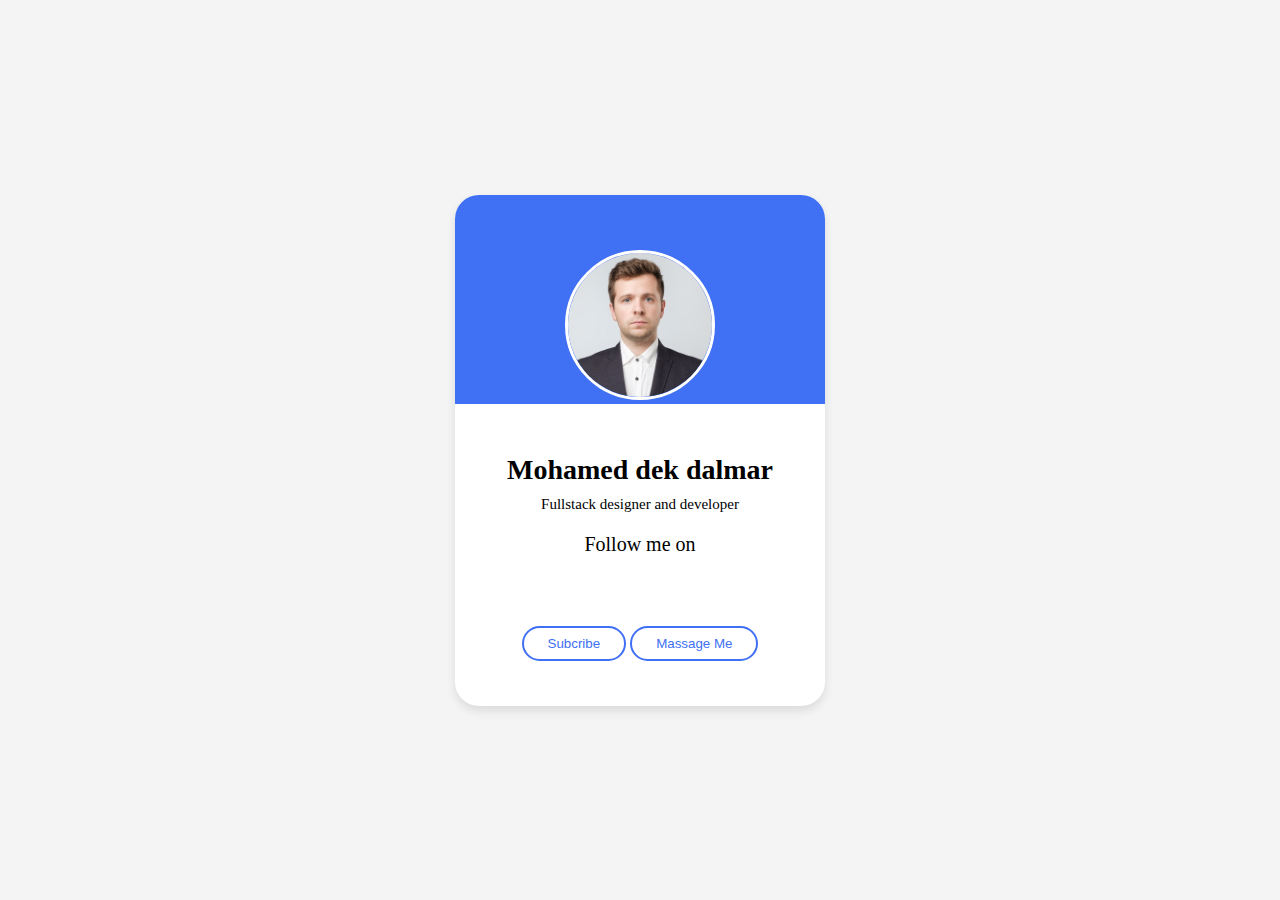
==== index.html @ 56306dcb "Update and rename index.html.html to index.html" ====
<!DOCTYPE html>
<html lang="en">

<head>
    <meta charset="UTF-8">
    <meta name="viewport" content="width=device-width, initial-scale=1.0">
    <title>Responsive Profile Card </title>
    <link rel="stylesheet" href="Responsive profil card.css">

    <link rel="stylesheet" href="https://cdnjs.cloudflare.com/ajax/libs/font-awesome/6.5.1/css/all.min.css"
    integrity="sha512-DTOQO9RWCH3ppGqcWaEA1BIZOC6xxalwEsw9c2QQeAIftl+Vegovlnee1c9QX4TctnWMn13TZy+giMm8e2LwA=="
    crossorigin="anonymous" referrerpolicy="no-referrer" />

    <!--ccs link-->
    <link rel="stylesheet" href="Responsive profile card.css">
</head>

<body>
    <div class="card">
        <div class="images"> <img src="profile pic.jpg" alt="" class="images-profile"></div>
        <div class="name">Mohamed dek dalmar</div>
        <div class="title">Fullstack designer and developer</div>
        <p>Follow me on</p>
        <div class="icons">
            <i class="fa-brands fa-facebook"></i>
            <i class="fa-brands fa-twitter"></i>
            <i class="fa-brands fa-github"></i>
            <i class="fa-brands fa-tiktok"></i>
        </div>
        <div class="buttons">
            <button>Subcribe</button>
            <button>Massage Me</button>
        </div>
    </div>
</body>

</html>
---- Responsive profile card.css ----
body {
    height: 100vh;
    display: flex;
    align-items: center;
    justify-content: center;
    background-color: #f4f4f4;
}

.card {
    display: flex;
    flex-direction: column;
    align-items: center;
    max-width: 370px;
    width: 100%;
    background-color: #fff;
    box-shadow: 0 5px 10px rgba(0, 0, 0, 0.1);
    padding: 25px;
    border-radius: 24px;
    position: relative;
}

.card::before {
    content: "";
    top: 0;
    left: 0;
    border-radius: 24px 24px 0px 0px;
    position: absolute;
    background-color: #4070f4;
    height: 41%;
    width: 100%;
}

img {
    position: relative;
    width: 150px;
    border: 2px solid;
    border-color: white;
    height: 150px;
    width: 150px;
    height: 150px;
    border-radius: 100px;
    border: 3px solid white;
    margin-top: 30px;
}

* {
    margin: 0;
    padding: 0;
    box-sizing: border-box;
}

.media ul li {
    list-style: none;
}

.media ul {
    display: flex;
    flex-direction: row;
}

.name {
    font-weight: bold;
    font-size: 28px;
    margin-top: 50px;
}

.title {
    font-size: 15px;
    margin-top: 10px;
}

p {
    font-size: 20px;
    margin-top: 20px;
}

button {
    background-color: white;
    padding: 8px 24px;
    border-radius: 25px;
    margin-top: 40px;
    margin-bottom: 20px;
    border-color: #4070f4;
    border-style: solid;
    color: #4070f4;
    cursor: pointer;
}

button:hover {
    background-color: #4070f4;
    padding: 8px 24px;
    border-radius: 24px;
    margin-top: 40px;
    margin-bottom: 20px;
    border-color: #4070f4;
    border-style: solid;
    color: white;
}

.icons {
    display: flex;
    gap: 1rem;
    margin-top: 30px;
    font-size: 35px;
}

i.fa-facebook {
    color: #316FF6;
}

i.fa-twitter {
    color: #1DA1F2;
}
i.fa-tiktok{
    color: #010101;
}
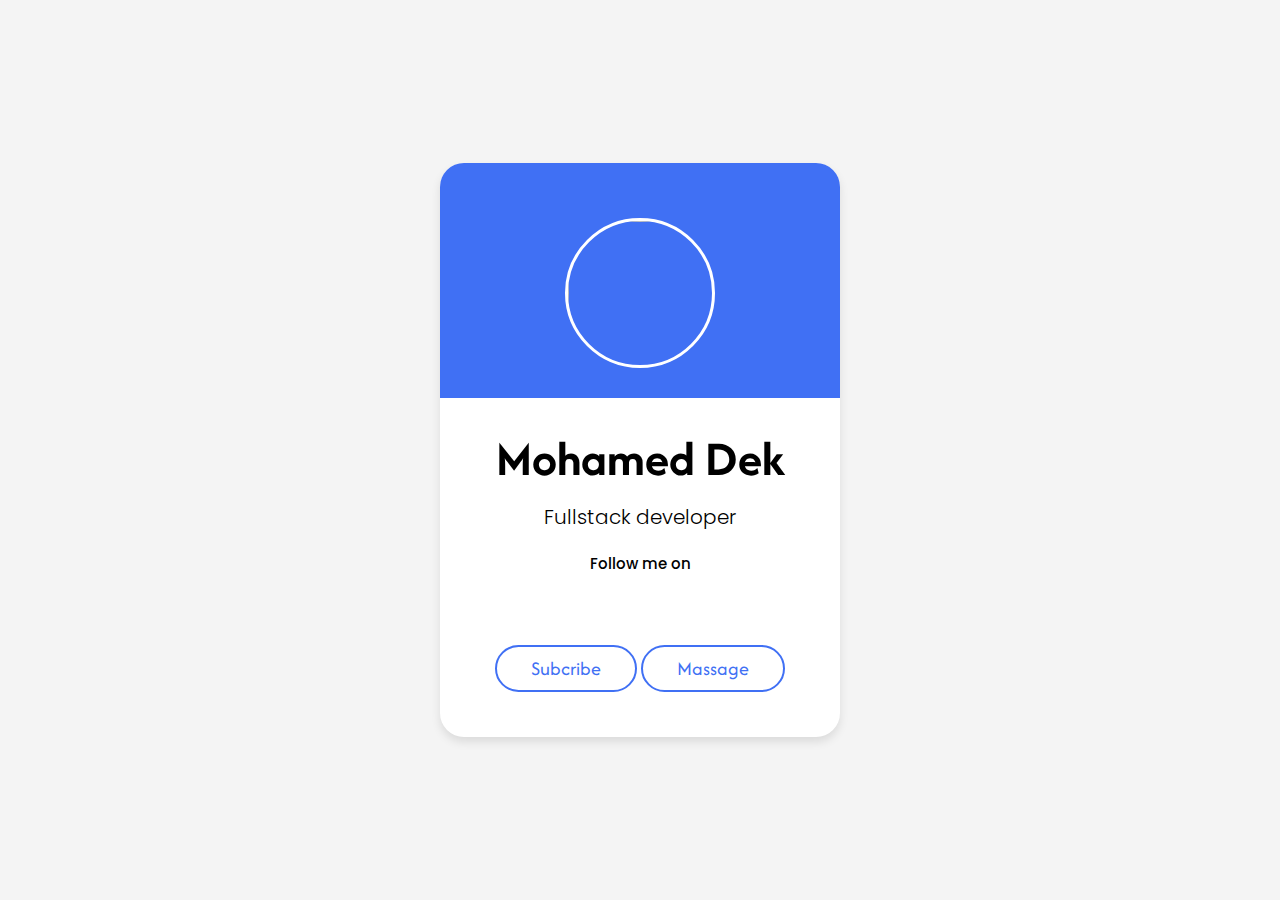
==== commit 38c19999: "Update index.html" ====
--- a/index.html
+++ b/index.html
@@ -1,37 +1,49 @@
 <!DOCTYPE html>
 <html lang="en">
-
-<head>
-    <meta charset="UTF-8">
-    <meta name="viewport" content="width=device-width, initial-scale=1.0">
-    <title>Responsive Profile Card </title>
-    <link rel="stylesheet" href="Responsive profil card.css">
-
-    <link rel="stylesheet" href="https://cdnjs.cloudflare.com/ajax/libs/font-awesome/6.5.1/css/all.min.css"
-    integrity="sha512-DTOQO9RWCH3ppGqcWaEA1BIZOC6xxalwEsw9c2QQeAIftl+Vegovlnee1c9QX4TctnWMn13TZy+giMm8e2LwA=="
-    crossorigin="anonymous" referrerpolicy="no-referrer" />
+  <head>
+    <meta charset="UTF-8" />
+    <meta name="viewport" content="width=device-width, initial-scale=1.0" />
+    <title>Responsive Profile Card</title>
+    <link rel="stylesheet" href="Responsive profil card.css" />
+    <!-- the icons link is here  -->
+    <link
+      rel="stylesheet"
+      href="https://cdnjs.cloudflare.com/ajax/libs/font-awesome/6.6.0/css/all.min.css"
+      integrity="sha512-Kc323vGBEqzTmouAECnVceyQqyqdsSiqLQISBL29aUW4U/M7pSPA/gEUZQqv1cwx4OnYxTxve5UMg5GT6L4JJg=="
+      crossorigin="anonymous"
+      referrerpolicy="no-referrer"
+    />
+    <!-- the fonts link is here  -->
+    <link rel="preconnect" href="https://fonts.googleapis.com" />
+    <link rel="preconnect" href="https://fonts.gstatic.com" crossorigin />
+    <link
+      href="https://fonts.googleapis.com/css2?family=Poppins:ital,wght@0,100;0,200;0,300;0,400;0,500;0,600;0,700;0,800;0,900;1,100;1,200;1,300;1,400;1,500;1,600;1,700;1,800;1,900&display=swap"
+      rel="stylesheet"
+    />
 
     <!--ccs link-->
-    <link rel="stylesheet" href="Responsive profile card.css">
-</head>
-
-<body>
+    <link rel="stylesheet" href="style.css" />
+    <!-- fav-icon -->
+    <link rel="shortcut icon" href="favicon.png" type="image/x-icon" />
+  </head>
+  <body>
     <div class="card">
-        <div class="images"> <img src="profile pic.jpg" alt="" class="images-profile"></div>
-        <div class="name">Mohamed dek dalmar</div>
-        <div class="title">Fullstack designer and developer</div>
-        <p>Follow me on</p>
-        <div class="icons">
-            <i class="fa-brands fa-facebook"></i>
-            <i class="fa-brands fa-twitter"></i>
-            <i class="fa-brands fa-github"></i>
-            <i class="fa-brands fa-tiktok"></i>
-        </div>
-        <div class="buttons">
-            <button>Subcribe</button>
-            <button>Massage Me</button>
-        </div>
+      <div class="images">
+        <img src="man.jpg" alt="" class="images-profile" />
+      </div>
+      <div class="name">Mohamed Dek</div>
+      <div class="title">Fullstack developer</div>
+      <p>Follow me on</p>
+      <div class="icons">
+        <i class="fa-brands fa-facebook"></i>
+        <i class="fa-brands fa-twitter"></i>
+        <i class="fa-brands fa-github"></i>
+        <i class="fa-brands fa-tiktok"></i>
+      </div>
+      <div class="buttons">
+        <button class="subscribe-btn">Subcribe</button>
+        <button>Massage</button>
+      </div>
     </div>
-</body>
-
+  </body>
 </html>
--- a/style.css
+++ b/style.css
@@ -0,0 +1,152 @@
+@import url('https://fonts.googleapis.com/css2?family=Afacad+Flux:wght@100..1000&family=Poppins:ital,wght@0,100;0,200;0,300;0,400;0,500;0,600;0,700;0,800;0,900;1,100;1,200;1,300;1,400;1,500;1,600;1,700;1,800;1,900&display=swap');
+
+body {
+  display: flex;
+  align-items: center;
+  justify-content: center;
+  background-color: #f4f4f4;
+  height: 100vh;
+  /* position: relative; */
+}
+
+.card {
+  display: flex;
+  flex-direction: column;
+  align-items: center;
+  max-width: 400px;
+  width: 100%;
+  background-color: #fff;
+  box-shadow: 0 5px 10px rgba(0, 0, 0, 0.1);
+  padding: 25px;
+  border-radius: 24px;
+  position: relative;
+  animation: moving 1.5s ease-in-out infinite alternate-reverse;
+}
+
+@keyframes moving {
+    0% {
+      transform: translateY(0);
+    }
+    0% {
+      transform: translateY(10%);
+    }
+}
+
+.card::before {
+  content: "";
+  /* top: -50px; */
+  top: 0;
+  left: 0;
+  border-radius: 24px 24px 0px 0px;
+  position: absolute;
+  background-color: #4070f4;
+  height: 41%;
+  width: 100%;
+  /* z-index: -1; */
+}
+
+img {
+  position: relative;
+  width: 200px;
+  border: 2px solid;
+  border-color: white;
+  height: 150px;
+  width: 150px;
+  height: 150px;
+  border-radius: 100px;
+  border: 3px solid white;
+  margin-top: 30px;
+  cursor: pointer;
+  transition: all 0.4s ease-in-out;
+}
+
+img:hover {
+  transform: scale(1.1);
+}
+
+* {
+  margin: 0;
+  padding: 0;
+  box-sizing: border-box;
+}
+
+.media ul li {
+  list-style: none;
+}
+
+.media ul {
+  display: flex;
+  flex-direction: row;
+}
+
+.name {
+  font-weight: bold;
+  font-size: 50px;
+  margin-top: 50px;
+  font-family: "Afacad Flux", sans-serif;
+}
+
+.title {
+  font-size: 20px;
+  margin-top: 10px;
+  font-family: "Poppins", serif;
+  font-weight: 300;
+  font-style: normal;
+}
+
+p {
+  font-size: 15px;
+  margin-top: 20px;
+  font-weight: bold;
+  font-family: "Poppins", serif;
+  font-weight: 500;
+}
+
+button {
+  background-color: white;
+  padding: 8px 34px;
+  border-radius: 25px;
+  margin-top: 40px;
+  margin-bottom: 20px;
+  border-color: #4070f4;
+  border-style: solid;
+  color: #4070f4;
+  cursor: pointer;
+  font-size: 20px;
+  transition: all 0.4s ease-in-out;
+  font-family: "Afacad Flux", sans-serif;
+}
+
+button:hover {
+  background-color: #4070f4;
+  color: white;
+  transform: rotate(4deg);
+  margin-left: 20px;
+}
+.subscribe-btn:hover {
+  transform: rotate(-4deg);
+  margin-left: 20px;
+}
+
+button:active {
+  background-color: #c6d5ff;
+  color: white;
+}
+
+.icons {
+  display: flex;
+  gap: 1rem;
+  margin-top: 30px;
+  font-size: 25px;
+}
+
+i.fa-facebook {
+  color: #316ff6;
+}
+
+i.fa-twitter {
+  color: #1da1f2;
+}
+i.fa-tiktok {
+  color: #010101;
+}
